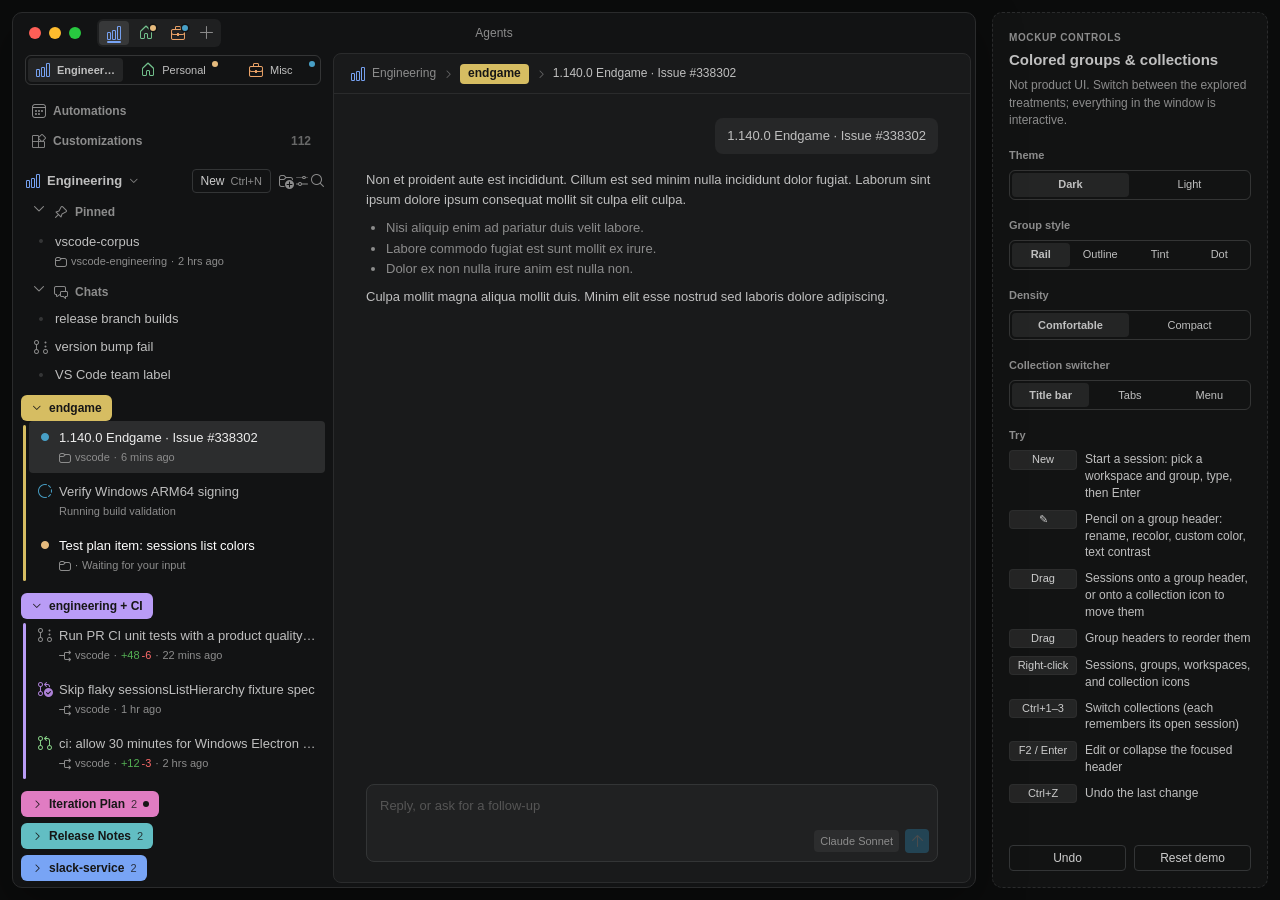
==== docs/index.html @ 4fa03e3c "feat: publish static demo site in docs Co-authored-by: Copilot <223556219+Copilot@users.noreply.gith" ====
<!doctype html><html lang="en"><head><meta charset="UTF-8"><meta name="viewport" content="width=device-width,initial-scale=1.0"><title>Agents window: colored groups & collections (UX mockup)</title><meta name="description" content="Interactive UX mockup for the VS Code Agents window: colored session groups and collections. Built from real VS Code components."><meta property="og:title" content="Agents window: colored groups & collections (UX mockup)"><meta property="og:description" content="Interactive UX mockup for the VS Code Agents window: colored session groups and collections. Built from real VS Code components."><meta property="og:url" content="https://yoyokrazy.github.io/agents-window-color-groups-mockup/"><meta property="og:image" content="https://yoyokrazy.github.io/agents-window-color-groups-mockup/og.png"><meta name="twitter:card" content="summary_large_image"><link rel="icon" href="data:,"><style>*{margin:0;padding:0;box-sizing:border-box}html,body,#root{height:100%;width:100%}</style><script>!function(){var e=new URLSearchParams(location.search);if(!e.has("fixture")){var t={dark:"Dark",light:"Light2026",hc:"DarkHighContrast"},a=t[(e.get("theme")||"").toLowerCase()]||t.dark;e.delete("theme"),e.set("mode","embedded"),e.set("fixture","sessions/colorGroupsMockup/Interactive/"+a),history.replaceState(null,"",location.pathname+"?"+e.toString()+location.hash)}}()</script><script src="./bundled/___explorer.03ea4779.js" type="module"></script></head><body><div id="root"></div></body></html>
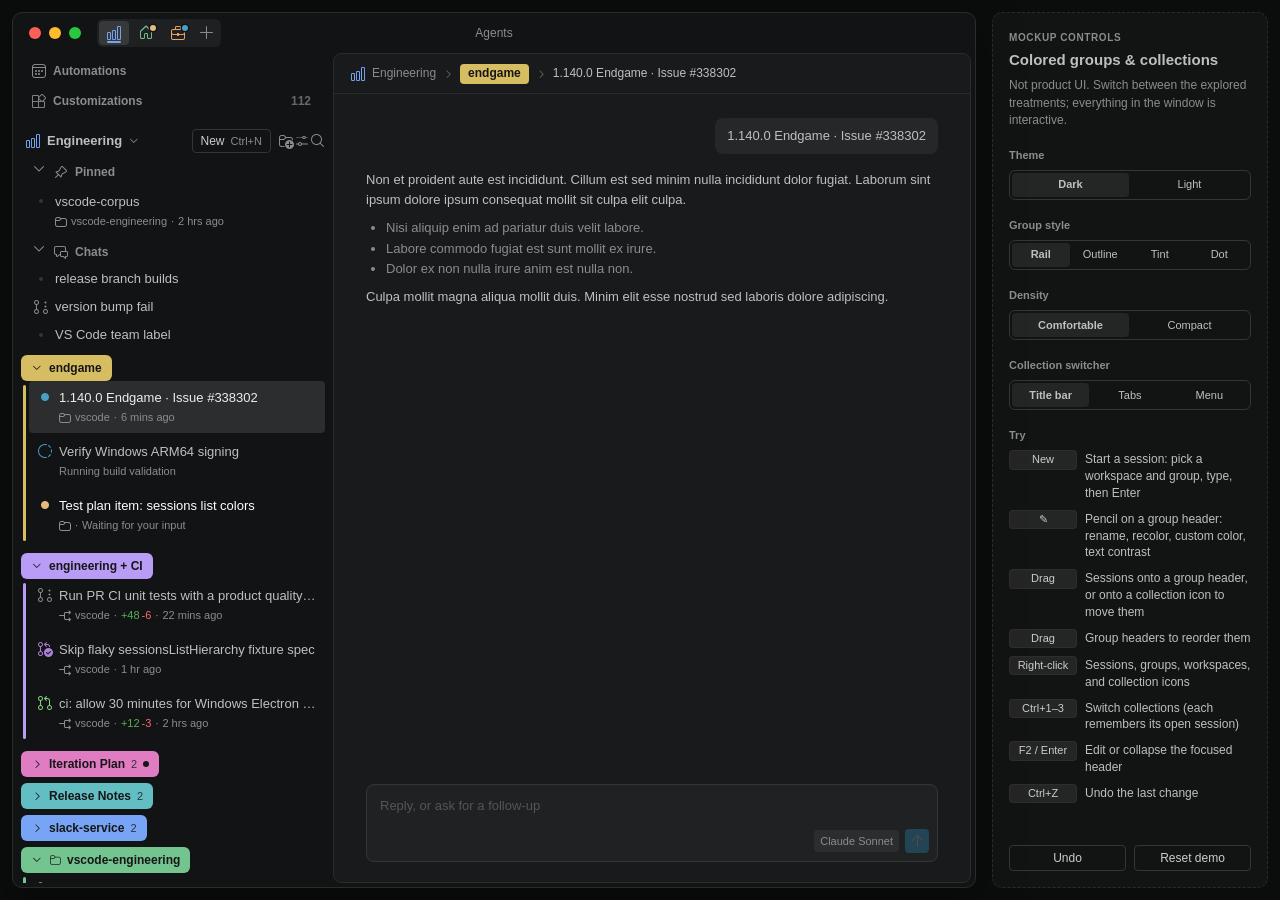
==== commit 3b50e0d6: "feat: show only the selected collection switcher Title bar icons show only in Title bar mode (the de" ====
--- a/docs/index.html
+++ b/docs/index.html
@@ -1 +1 @@
-<!doctype html><html lang="en"><head><meta charset="UTF-8"><meta name="viewport" content="width=device-width,initial-scale=1.0"><title>Agents window: colored groups & collections (UX mockup)</title><meta name="description" content="Interactive UX mockup for the VS Code Agents window: colored session groups and collections. Built from real VS Code components."><meta property="og:title" content="Agents window: colored groups & collections (UX mockup)"><meta property="og:description" content="Interactive UX mockup for the VS Code Agents window: colored session groups and collections. Built from real VS Code components."><meta property="og:url" content="https://yoyokrazy.github.io/agents-window-color-groups-mockup/"><meta property="og:image" content="https://yoyokrazy.github.io/agents-window-color-groups-mockup/og.png"><meta name="twitter:card" content="summary_large_image"><link rel="icon" href="data:,"><style>*{margin:0;padding:0;box-sizing:border-box}html,body,#root{height:100%;width:100%}</style><script>!function(){var e=new URLSearchParams(location.search);if(!e.has("fixture")){var t={dark:"Dark",light:"Light2026",hc:"DarkHighContrast"},a=t[(e.get("theme")||"").toLowerCase()]||t.dark;e.delete("theme"),e.set("mode","embedded"),e.set("fixture","sessions/colorGroupsMockup/Interactive/"+a),history.replaceState(null,"",location.pathname+"?"+e.toString()+location.hash)}}()</script><script src="./bundled/___explorer.03ea4779.js" type="module"></script></head><body><div id="root"></div></body></html>+<!doctype html><html lang="en"><head><meta charset="UTF-8"><meta name="viewport" content="width=device-width,initial-scale=1.0"><title>Agents window: colored groups & collections (UX mockup)</title><meta name="description" content="Interactive UX mockup for the VS Code Agents window: colored session groups and collections. Built from real VS Code components."><meta property="og:title" content="Agents window: colored groups & collections (UX mockup)"><meta property="og:description" content="Interactive UX mockup for the VS Code Agents window: colored session groups and collections. Built from real VS Code components."><meta property="og:url" content="https://yoyokrazy.github.io/agents-window-color-groups-mockup/"><meta property="og:image" content="https://yoyokrazy.github.io/agents-window-color-groups-mockup/og.png"><meta name="twitter:card" content="summary_large_image"><link rel="icon" href="data:,"><style>*{margin:0;padding:0;box-sizing:border-box}html,body,#root{height:100%;width:100%}</style><script>!function(){var e=new URLSearchParams(location.search);if(!e.has("fixture")){var t={dark:"Dark",light:"Light2026",hc:"DarkHighContrast"},a=t[(e.get("theme")||"").toLowerCase()]||t.dark;e.delete("theme"),e.set("mode","embedded"),e.set("fixture","sessions/colorGroupsMockup/Interactive/"+a),history.replaceState(null,"",location.pathname+"?"+e.toString()+location.hash)}}()</script><script src="./bundled/___explorer.1fa0421d.js" type="module"></script></head><body><div id="root"></div></body></html>
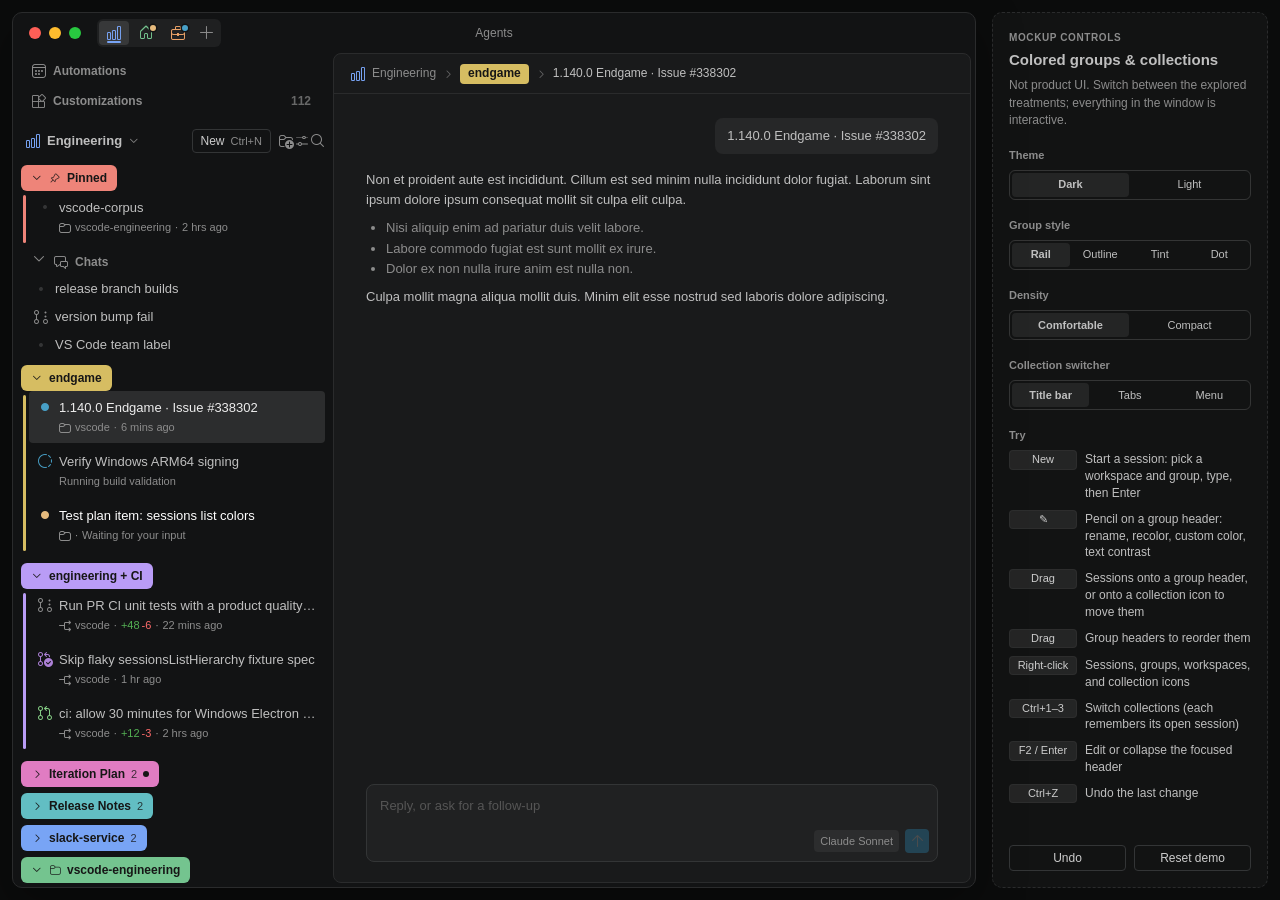
==== commit 16cf3163: "feat: color the built-in Pinned and Chats sections Pinned and Chats take the same color treatment as" ====
--- a/docs/index.html
+++ b/docs/index.html
@@ -1 +1 @@
-<!doctype html><html lang="en"><head><meta charset="UTF-8"><meta name="viewport" content="width=device-width,initial-scale=1.0"><title>Agents window: colored groups & collections (UX mockup)</title><meta name="description" content="Interactive UX mockup for the VS Code Agents window: colored session groups and collections. Built from real VS Code components."><meta property="og:title" content="Agents window: colored groups & collections (UX mockup)"><meta property="og:description" content="Interactive UX mockup for the VS Code Agents window: colored session groups and collections. Built from real VS Code components."><meta property="og:url" content="https://yoyokrazy.github.io/agents-window-color-groups-mockup/"><meta property="og:image" content="https://yoyokrazy.github.io/agents-window-color-groups-mockup/og.png"><meta name="twitter:card" content="summary_large_image"><link rel="icon" href="data:,"><style>*{margin:0;padding:0;box-sizing:border-box}html,body,#root{height:100%;width:100%}</style><script>!function(){var e=new URLSearchParams(location.search);if(!e.has("fixture")){var t={dark:"Dark",light:"Light2026",hc:"DarkHighContrast"},a=t[(e.get("theme")||"").toLowerCase()]||t.dark;e.delete("theme"),e.set("mode","embedded"),e.set("fixture","sessions/colorGroupsMockup/Interactive/"+a),history.replaceState(null,"",location.pathname+"?"+e.toString()+location.hash)}}()</script><script src="./bundled/___explorer.1fa0421d.js" type="module"></script></head><body><div id="root"></div></body></html>+<!doctype html><html lang="en"><head><meta charset="UTF-8"><meta name="viewport" content="width=device-width,initial-scale=1.0"><title>Agents window: colored groups & collections (UX mockup)</title><meta name="description" content="Interactive UX mockup for the VS Code Agents window: colored session groups and collections. Built from real VS Code components."><meta property="og:title" content="Agents window: colored groups & collections (UX mockup)"><meta property="og:description" content="Interactive UX mockup for the VS Code Agents window: colored session groups and collections. Built from real VS Code components."><meta property="og:url" content="https://yoyokrazy.github.io/agents-window-color-groups-mockup/"><meta property="og:image" content="https://yoyokrazy.github.io/agents-window-color-groups-mockup/og.png"><meta name="twitter:card" content="summary_large_image"><link rel="icon" href="data:,"><style>*{margin:0;padding:0;box-sizing:border-box}html,body,#root{height:100%;width:100%}</style><script>!function(){var e=new URLSearchParams(location.search);if(!e.has("fixture")){var t={dark:"Dark",light:"Light2026",hc:"DarkHighContrast"},a=t[(e.get("theme")||"").toLowerCase()]||t.dark;e.delete("theme"),e.set("mode","embedded"),e.set("fixture","sessions/colorGroupsMockup/Interactive/"+a),history.replaceState(null,"",location.pathname+"?"+e.toString()+location.hash)}}()</script><script src="./bundled/___explorer.6614ad8c.js" type="module"></script></head><body><div id="root"></div></body></html>
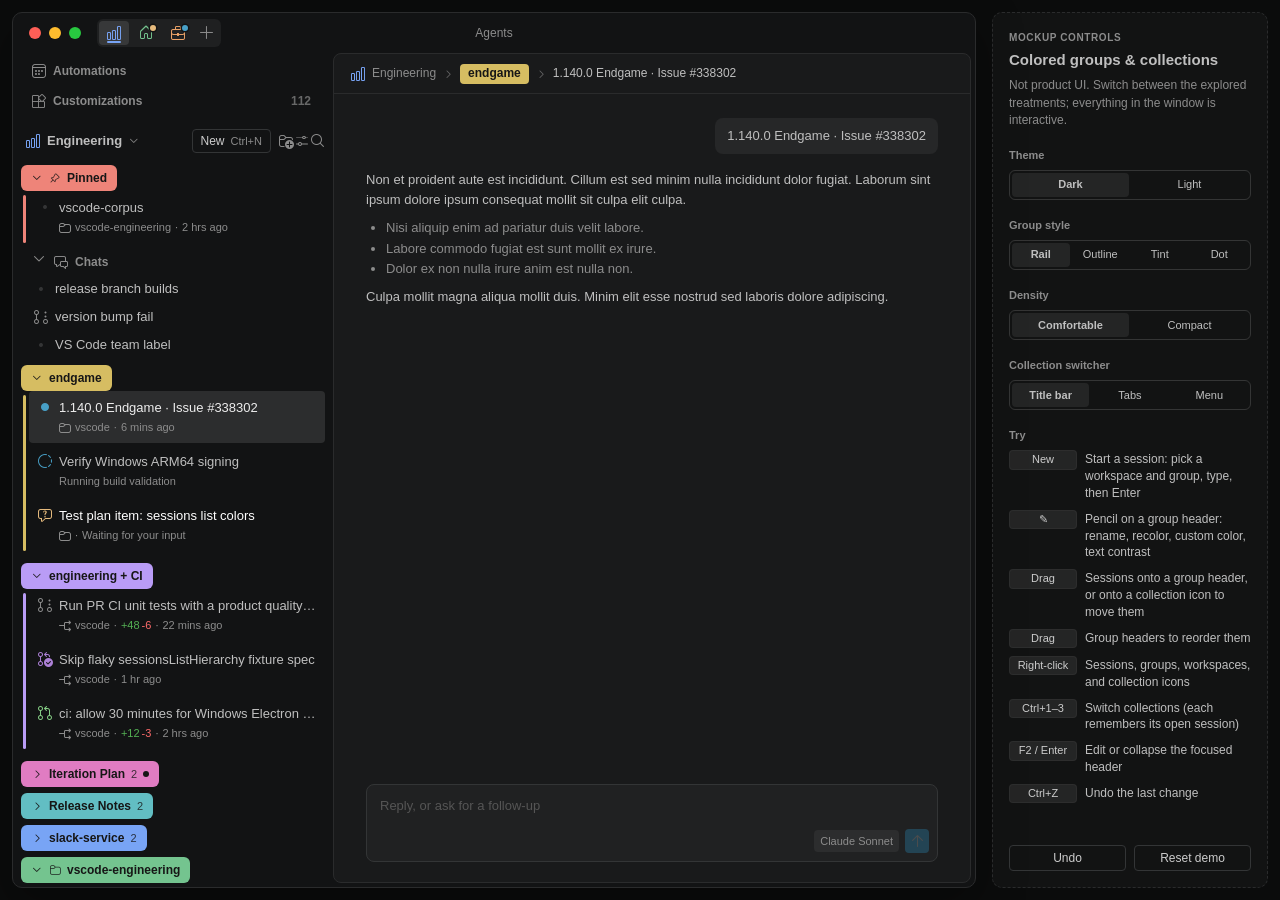
==== commit b21b8ab1: "build: rebuild the demo from the latest vscode main merge Built from microsoft/vscode@121d936b9dd.  " ====
--- a/docs/index.html
+++ b/docs/index.html
@@ -1 +1 @@
-<!doctype html><html lang="en"><head><meta charset="UTF-8"><meta name="viewport" content="width=device-width,initial-scale=1.0"><title>Agents window: colored groups & collections (UX mockup)</title><meta name="description" content="Interactive UX mockup for the VS Code Agents window: colored session groups and collections. Built from real VS Code components."><meta property="og:title" content="Agents window: colored groups & collections (UX mockup)"><meta property="og:description" content="Interactive UX mockup for the VS Code Agents window: colored session groups and collections. Built from real VS Code components."><meta property="og:url" content="https://yoyokrazy.github.io/agents-window-color-groups-mockup/"><meta property="og:image" content="https://yoyokrazy.github.io/agents-window-color-groups-mockup/og.png"><meta name="twitter:card" content="summary_large_image"><link rel="icon" href="data:,"><style>*{margin:0;padding:0;box-sizing:border-box}html,body,#root{height:100%;width:100%}</style><script>!function(){var e=new URLSearchParams(location.search);if(!e.has("fixture")){var t={dark:"Dark",light:"Light2026",hc:"DarkHighContrast"},a=t[(e.get("theme")||"").toLowerCase()]||t.dark;e.delete("theme"),e.set("mode","embedded"),e.set("fixture","sessions/colorGroupsMockup/Interactive/"+a),history.replaceState(null,"",location.pathname+"?"+e.toString()+location.hash)}}()</script><script src="./bundled/___explorer.6614ad8c.js" type="module"></script></head><body><div id="root"></div></body></html>+<!doctype html><html lang="en"><head><meta charset="UTF-8"><meta name="viewport" content="width=device-width,initial-scale=1.0"><title>Agents window: colored groups & collections (UX mockup)</title><meta name="description" content="Interactive UX mockup for the VS Code Agents window: colored session groups and collections. Built from real VS Code components."><meta property="og:title" content="Agents window: colored groups & collections (UX mockup)"><meta property="og:description" content="Interactive UX mockup for the VS Code Agents window: colored session groups and collections. Built from real VS Code components."><meta property="og:url" content="https://yoyokrazy.github.io/agents-window-color-groups-mockup/"><meta property="og:image" content="https://yoyokrazy.github.io/agents-window-color-groups-mockup/og.png"><meta name="twitter:card" content="summary_large_image"><link rel="icon" href="data:,"><style>*{margin:0;padding:0;box-sizing:border-box}html,body,#root{height:100%;width:100%}</style><script>!function(){var e=new URLSearchParams(location.search);if(!e.has("fixture")){var t={dark:"Dark",light:"Light2026",hc:"DarkHighContrast"},a=t[(e.get("theme")||"").toLowerCase()]||t.dark;e.delete("theme"),e.set("mode","embedded"),e.set("fixture","sessions/colorGroupsMockup/Interactive/"+a),history.replaceState(null,"",location.pathname+"?"+e.toString()+location.hash)}}()</script><script src="./bundled/___explorer.bf5b4957.js" type="module"></script></head><body><div id="root"></div></body></html>
